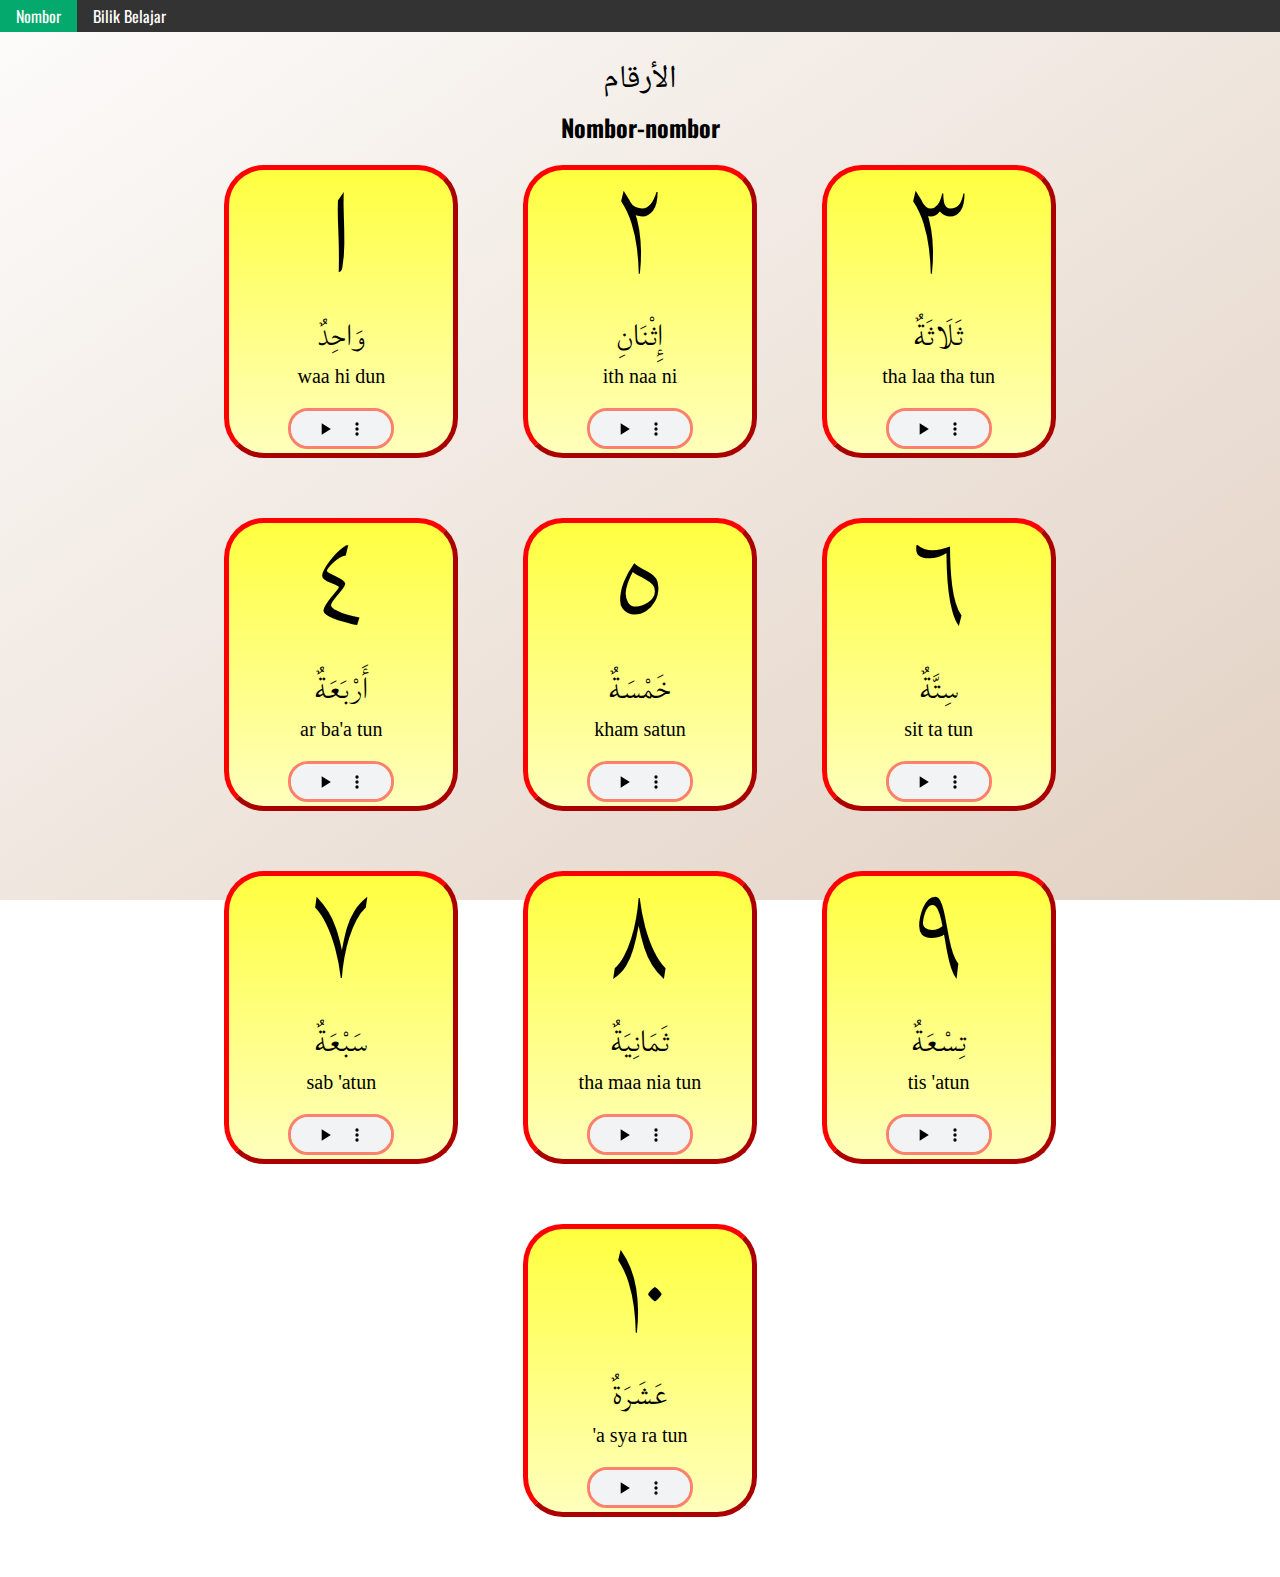
==== index.html @ f2816f52 "Add files via upload" ====
<!DOCTYPE html>
<html>
<head>
	<title>Walid's Arabic</title>
	<link href="https://fonts.googleapis.com/css?family=Noto+Naskh+Arabic|Lateef|Oswald" rel="stylesheet">
	<link rel="stylesheet" href="style.css">
	<link rel="stylesheet" href="https://cdnjs.cloudflare.com/ajax/libs/font-awesome/5.15.3/css/all.min.css" integrity="sha512-iBBXm8fW90+nuLcSKlbmrPcLa0OT92xO1BIsZ+ywDWZCvqsWgccV3gFoRBv0z+8dLJgyAHIhR35VZc2oM/gI1w==" crossorigin="anonymous" referrerpolicy="no-referrer">
</head>
<body>

<ul class="topnav">
  <li><a class="active" href="index.html">Nombor</a></li>
  <li><a href="index2.html">Bilik Belajar</a></li>
</ul>

<h1>الأرقام</h1>
<h2 style="margin-top: -20px">Nombor-nombor</h2>

<div class="a">
<div class="myDiv">
  <h2 class="aa">ا</h2>
  <h2 class="aa" style="font-size: 40px">وَاحِدٌ</h2>
  <p style="font-size: 20px">waa hi dun</p>
  <audio controls>
  <source src="./audio/1.m4a" type="audio/ogg" style="">
</audio>
</div>

<div class="myDiv">
  <h2 class="aa">٢</h2>
  <h2 class="aa" style="font-size: 40px">‎إِثْنَانِ</h2>
  <p style="font-size: 20px">ith naa ni</p>
  <audio controls>
  <source src="./audio/2.m4a" type="audio/ogg" style="">
</audio>
</div>

<div class="myDiv">
  <h2 class="aa">٣</h2>
  <h2 class="aa" style="font-size: 40px">ثَلَاثَةٌ</h2>
  <p style="font-size: 20px">tha laa tha tun</p>
  <audio controls>
  <source src="./audio/3.m4a" type="audio/ogg" style="">
</audio>
</div>
</div>

<div class="a">
<div class="myDiv">
  <h2 class="aa">٤</h2>
  <h2 class="aa" style="font-size: 40px">أَرْبَعَةٌ</h2>
  <p style="font-size: 20px">ar ba'a tun</p>
  <audio controls>
  <source src="./audio/4.m4a" type="audio/ogg" style="">
</audio>
</div>

<div class="myDiv">
  <h2 class="aa">٥</h2>
  <h2 class="aa" style="font-size: 40px">خَمْسَةٌ</h2>
  <p style="font-size: 20px">kham satun</p>
  <audio controls>
  <source src="./audio/5.m4a" type="audio/ogg" style="">
</audio>
</div>

<div class="myDiv">
  <h2 class="aa">٦</h2>
  <h2 class="aa" style="font-size: 40px">سِتَّةٌ</h2>
  <p style="font-size: 20px">sit ta tun</p>
  <audio controls>
  <source src="./audio/6.m4a" type="audio/ogg" style="">
</audio>
</div>
</div>

<div class="a">
<div class="myDiv">
  <h2 class="aa">٧</h2>
  <h2 class="aa" style="font-size: 40px">سَبْعَةٌ</h2>
  <p style="font-size: 20px">sab 'atun</p>
  <audio controls>
  <source src="./audio/7.m4a" type="audio/ogg" style="">
</audio>
</div>

<div class="myDiv">
  <h2 class="aa">٨</h2>
  <h2 class="aa" style="font-size: 40px">ثَمَانِيَةٌ</h2>
  <p style="font-size: 20px">tha maa nia tun</p>
  <audio controls>
  <source src="./audio/8.m4a" type="audio/ogg" style="">
</audio>
</div>

<div class="myDiv">
  <h2 class="aa">٩</h2>
  <h2 class="aa" style="font-size: 40px">تِسْعَةٌ</h2>
  <p style="font-size: 20px">tis 'atun</p>
  <audio controls>
  <source src="./audio/9.m4a" type="audio/ogg" style="">
</audio>
</div>
</div>

<div class="a">
<div class="myDiv">
  <h2 class="aa">١٠</h2>
  <h2 class="aa" style="font-size: 40px">عَشَرَةٌ</h2>
  <p style="font-size: 20px">'a sya ra tun</p>
  <audio controls>
  <source src="./audio/10.m4a" type="audio/ogg" style="">
</audio>
</div>
</div>

</body>
</html>
---- style.css ----
.myDiv {
  border: 5px outset red;
  background-image: linear-gradient(#FFFF40, #FFFFBC);    
  text-align: center;
  max-width: 25%;
  margin: 0 auto;
  min-width: 25%;
  border-radius: 40px;
}

.a {
  display: flex;
  margin: 0 auto;
  width: 70%;
  margin-bottom: 60px;
}

h1{
	text-align: center;
	font-family: noto naskh arabic;
	font-weight: 50;
}

h2{
	text-align: center;
	font-family: oswald;
}

h2.aa{
	font-size: 150px;
	font-family: lateef;
	font-weight: 50;
	margin-top: -40px;
	margin-bottom: -20px;
}

p{
	text-align: center;
}

p.a{
	font-size: 30px;
}

img{
	width: 80%;
	margin-bottom: 30px;
}

/* Specifies the size of the audio container */
audio {
  width: 100px;
  height: 35px;
  border: 3px solid salmon;
  border-radius: 20px;
}

audio::-webkit-media-controls-panel {
  -webkit-justify-content: center;
  height: 35px;
}

/* Removes the timeline */
audio::-webkit-media-controls-timeline {
  display: none !important;
}

/* Removes the time stamp */
audio::-webkit-media-controls-current-time-display {
  display: none;
}
audio::-webkit-media-controls-time-remaining-display {
  display: none;
}

body {
	margin: 0;
	background-image: linear-gradient(to bottom right, #FDFCFB, #E2D1C3);
	background-repeat: no-repeat;
    background-attachment: fixed;
}

ul.topnav {
  list-style-type: none;
  margin: 0;
  padding: 0;
  overflow: hidden;
  background-color: #333;
}

ul.topnav li {float: left;}

ul.topnav li a {
  display: block;
  color: white;
  text-align: center;
  padding: 4px 16px;
  text-decoration: none;
  font-family: oswald;
}

ul.topnav li a:hover:not(.active) {background-color: #111;}

ul.topnav li a.active {background-color: #04AA6D;}

ul.topnav li.right {float: right;}

@media screen and (max-width: 600px) {
  ul.topnav li.right, 
  ul.topnav li {float: none;}
}
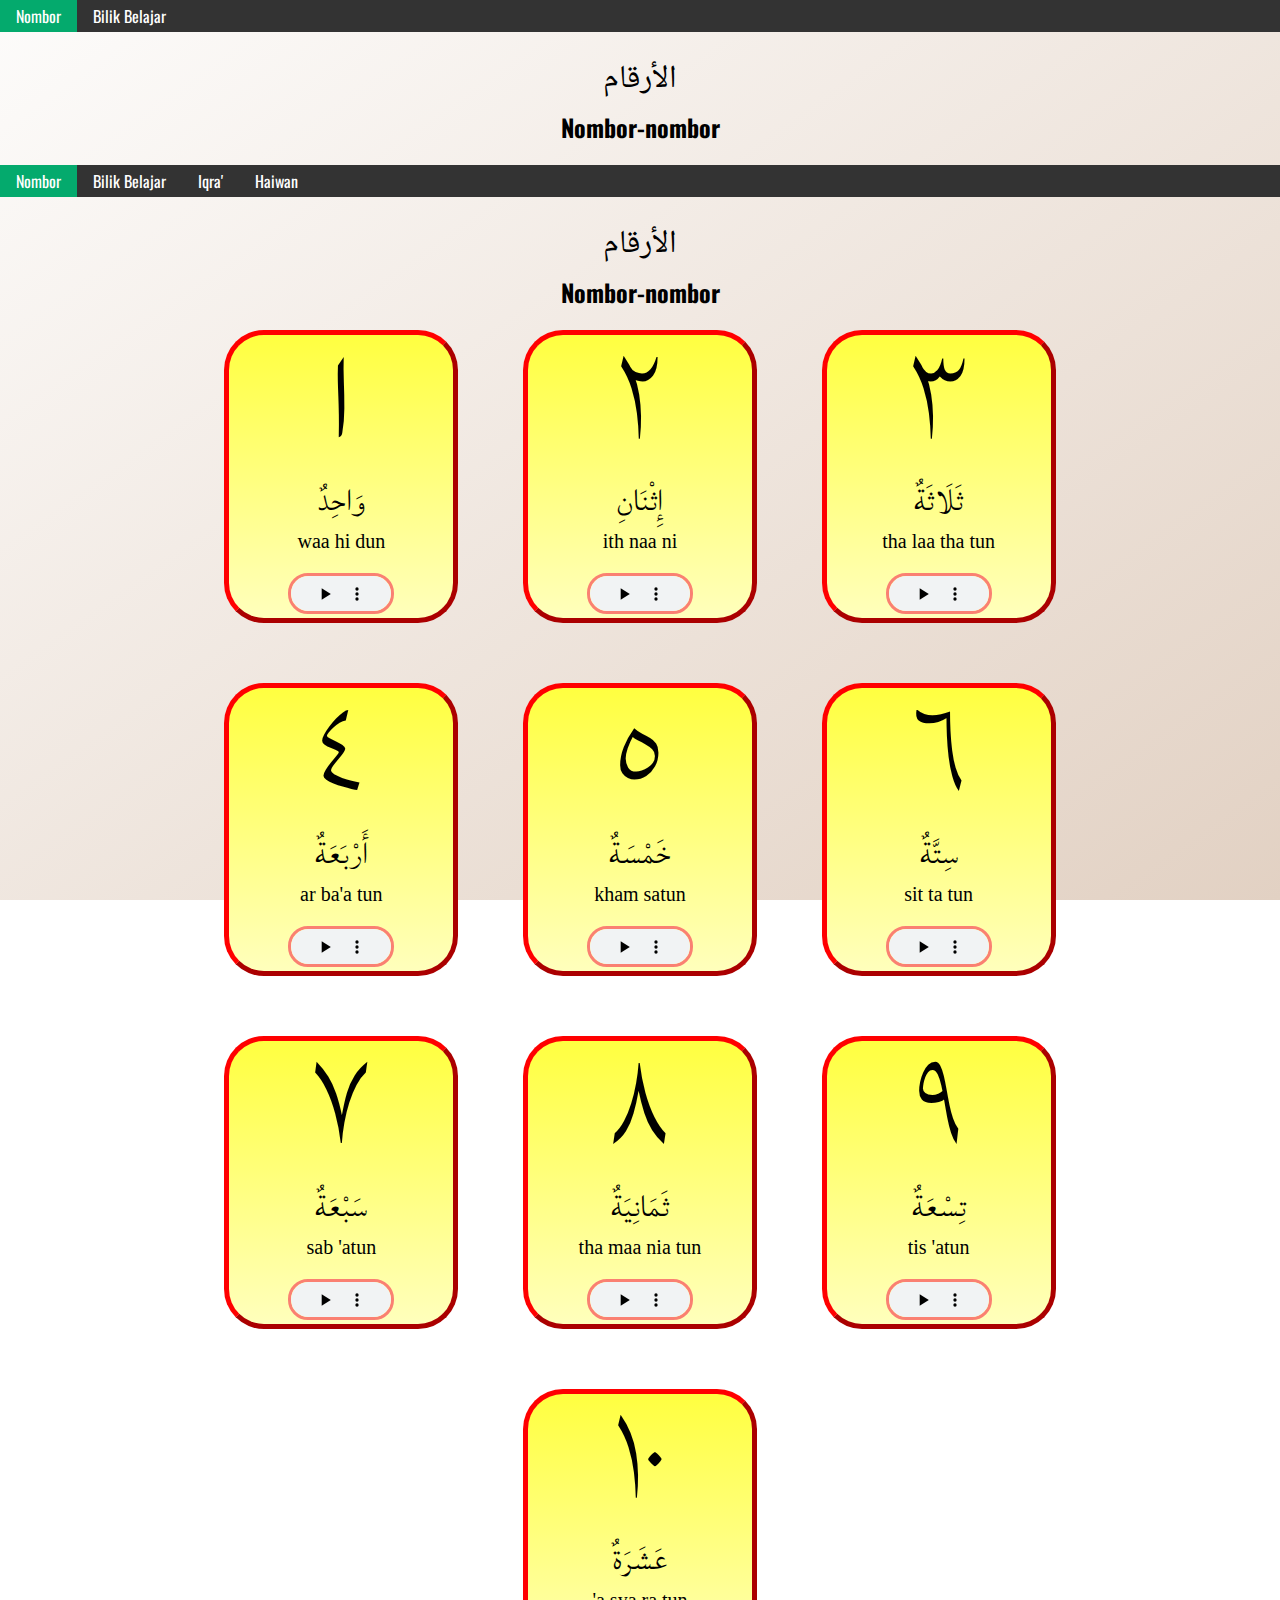
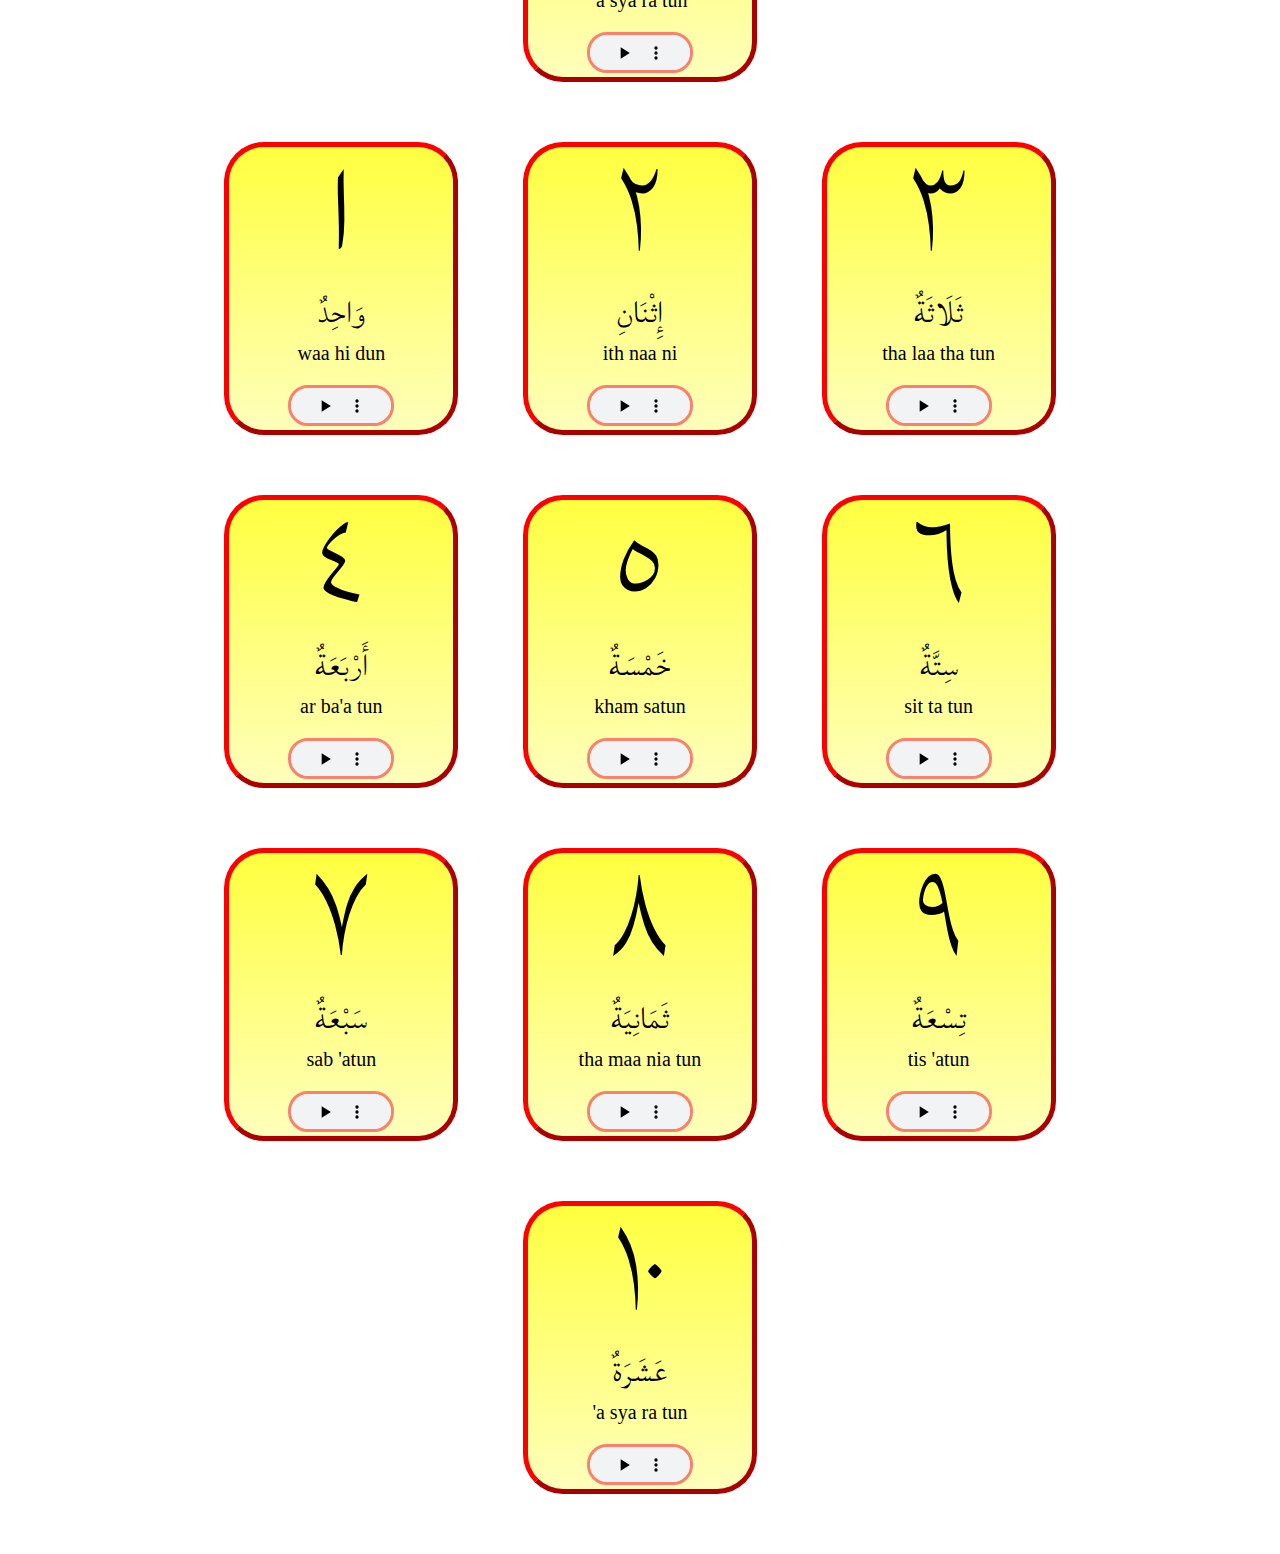
==== commit ddebcf59: "Update index.html" ====
--- a/index.html
+++ b/index.html
@@ -14,6 +14,24 @@
 </ul>
 
 <h1>الأرقام</h1>
+<h2 style="margin-top: -20px">Nombor-nombor</h2><!DOCTYPE html>
+<html>
+<head>
+	<title>Walid's Arabic</title>
+	<link href="https://fonts.googleapis.com/css?family=Noto+Naskh+Arabic|Lateef|Oswald" rel="stylesheet">
+	<link rel="stylesheet" href="style.css">
+	<link rel="stylesheet" href="https://cdnjs.cloudflare.com/ajax/libs/font-awesome/5.15.3/css/all.min.css" integrity="sha512-iBBXm8fW90+nuLcSKlbmrPcLa0OT92xO1BIsZ+ywDWZCvqsWgccV3gFoRBv0z+8dLJgyAHIhR35VZc2oM/gI1w==" crossorigin="anonymous" referrerpolicy="no-referrer">
+</head>
+<body>
+
+<ul class="topnav">
+  <li><a class="active" href="index.html">Nombor</a></li>
+  <li><a href="index2.html">Bilik Belajar</a></li>
+  <li><a href="index3.html">Iqra'</a></li>
+  <li><a href="haiwan.html">Haiwan</a></li>
+</ul>
+
+<h1>الأرقام</h1>
 <h2 style="margin-top: -20px">Nombor-nombor</h2>
 
 <div class="a">
@@ -116,3 +134,105 @@
 
 </body>
 </html>
+
+
+<div class="a">
+<div class="myDiv">
+  <h2 class="aa">ا</h2>
+  <h2 class="aa" style="font-size: 40px">وَاحِدٌ</h2>
+  <p style="font-size: 20px">waa hi dun</p>
+  <audio controls>
+  <source src="./audio/1.m4a" type="audio/ogg" style="">
+</audio>
+</div>
+
+<div class="myDiv">
+  <h2 class="aa">٢</h2>
+  <h2 class="aa" style="font-size: 40px">‎إِثْنَانِ</h2>
+  <p style="font-size: 20px">ith naa ni</p>
+  <audio controls>
+  <source src="./audio/2.m4a" type="audio/ogg" style="">
+</audio>
+</div>
+
+<div class="myDiv">
+  <h2 class="aa">٣</h2>
+  <h2 class="aa" style="font-size: 40px">ثَلَاثَةٌ</h2>
+  <p style="font-size: 20px">tha laa tha tun</p>
+  <audio controls>
+  <source src="./audio/3.m4a" type="audio/ogg" style="">
+</audio>
+</div>
+</div>
+
+<div class="a">
+<div class="myDiv">
+  <h2 class="aa">٤</h2>
+  <h2 class="aa" style="font-size: 40px">أَرْبَعَةٌ</h2>
+  <p style="font-size: 20px">ar ba'a tun</p>
+  <audio controls>
+  <source src="./audio/4.m4a" type="audio/ogg" style="">
+</audio>
+</div>
+
+<div class="myDiv">
+  <h2 class="aa">٥</h2>
+  <h2 class="aa" style="font-size: 40px">خَمْسَةٌ</h2>
+  <p style="font-size: 20px">kham satun</p>
+  <audio controls>
+  <source src="./audio/5.m4a" type="audio/ogg" style="">
+</audio>
+</div>
+
+<div class="myDiv">
+  <h2 class="aa">٦</h2>
+  <h2 class="aa" style="font-size: 40px">سِتَّةٌ</h2>
+  <p style="font-size: 20px">sit ta tun</p>
+  <audio controls>
+  <source src="./audio/6.m4a" type="audio/ogg" style="">
+</audio>
+</div>
+</div>
+
+<div class="a">
+<div class="myDiv">
+  <h2 class="aa">٧</h2>
+  <h2 class="aa" style="font-size: 40px">سَبْعَةٌ</h2>
+  <p style="font-size: 20px">sab 'atun</p>
+  <audio controls>
+  <source src="./audio/7.m4a" type="audio/ogg" style="">
+</audio>
+</div>
+
+<div class="myDiv">
+  <h2 class="aa">٨</h2>
+  <h2 class="aa" style="font-size: 40px">ثَمَانِيَةٌ</h2>
+  <p style="font-size: 20px">tha maa nia tun</p>
+  <audio controls>
+  <source src="./audio/8.m4a" type="audio/ogg" style="">
+</audio>
+</div>
+
+<div class="myDiv">
+  <h2 class="aa">٩</h2>
+  <h2 class="aa" style="font-size: 40px">تِسْعَةٌ</h2>
+  <p style="font-size: 20px">tis 'atun</p>
+  <audio controls>
+  <source src="./audio/9.m4a" type="audio/ogg" style="">
+</audio>
+</div>
+</div>
+
+<div class="a">
+<div class="myDiv">
+  <h2 class="aa">١٠</h2>
+  <h2 class="aa" style="font-size: 40px">عَشَرَةٌ</h2>
+  <p style="font-size: 20px">'a sya ra tun</p>
+  <audio controls>
+  <source src="./audio/10.m4a" type="audio/ogg" style="">
+</audio>
+</div>
+</div>
+
+</body>
+</html>
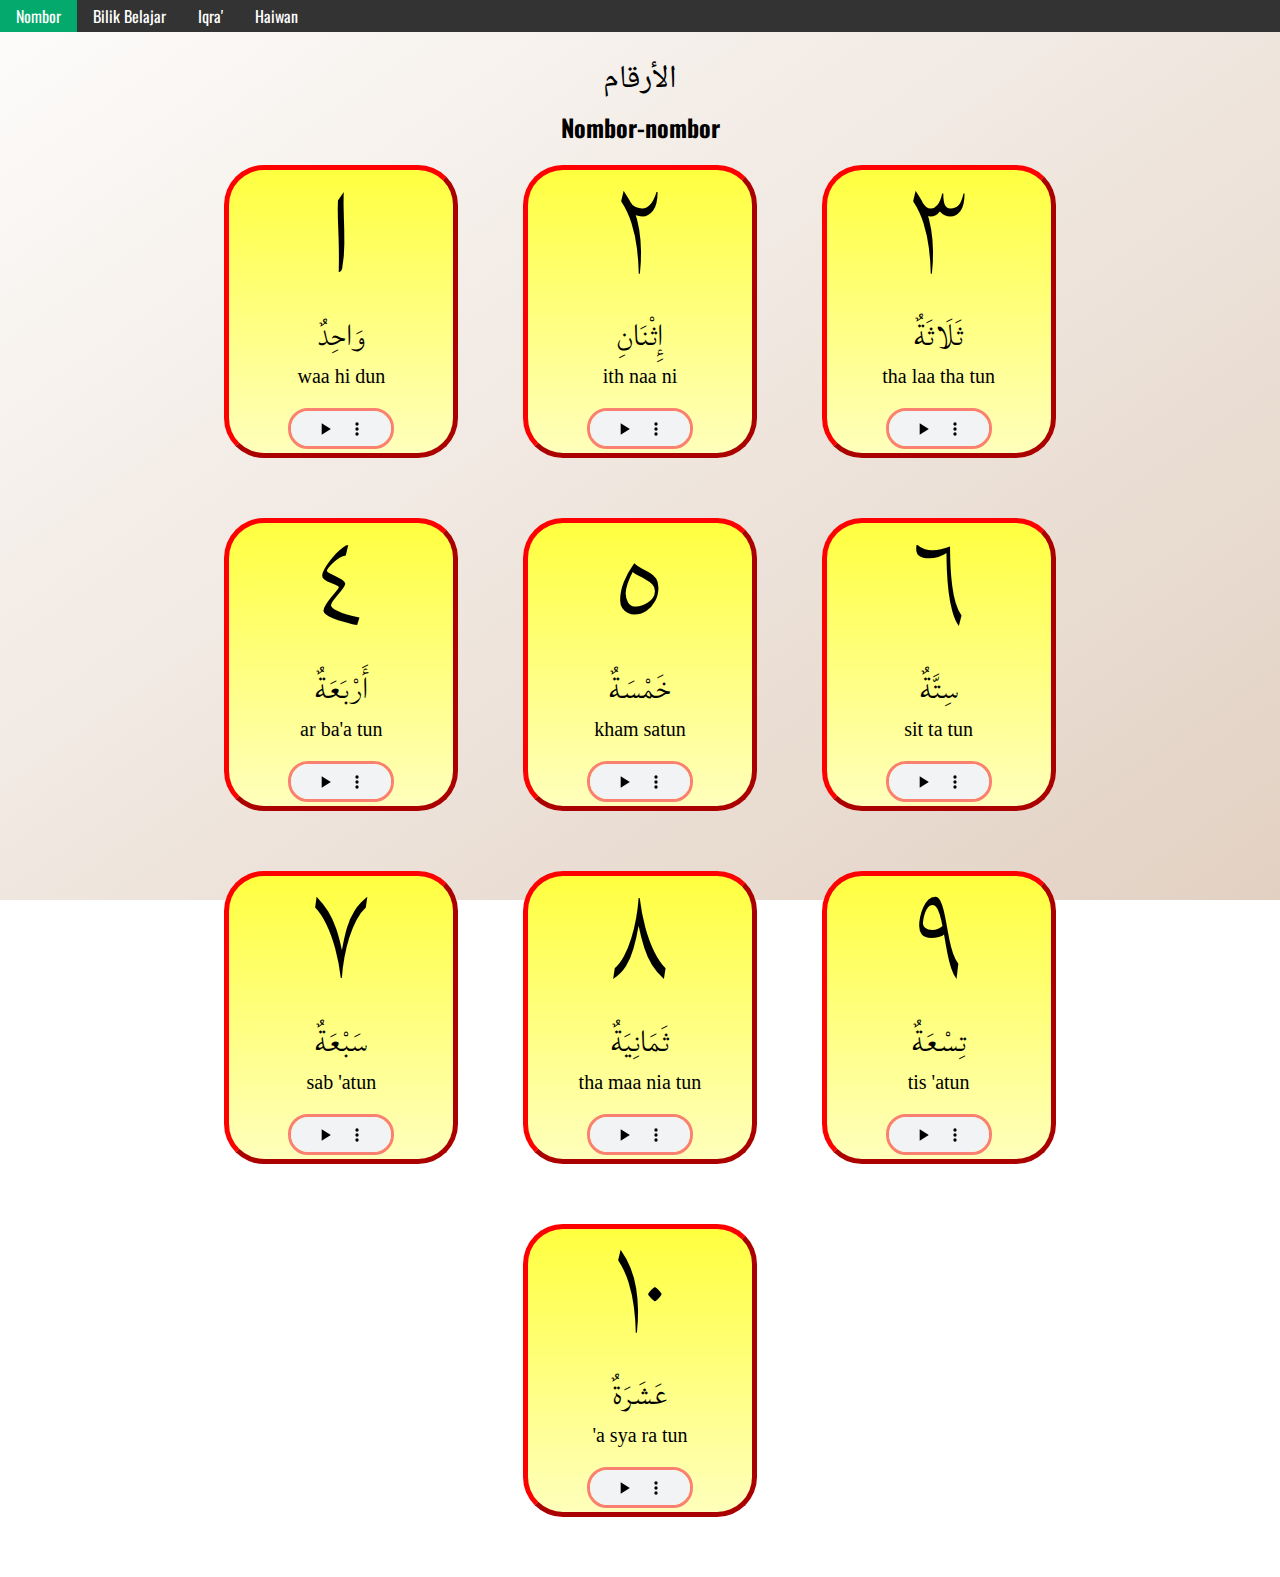
==== commit bc1fa0a5: "Update index.html" ====
--- a/index.html
+++ b/index.html
@@ -1,20 +1,4 @@
 <!DOCTYPE html>
-<html>
-<head>
-	<title>Walid's Arabic</title>
-	<link href="https://fonts.googleapis.com/css?family=Noto+Naskh+Arabic|Lateef|Oswald" rel="stylesheet">
-	<link rel="stylesheet" href="style.css">
-	<link rel="stylesheet" href="https://cdnjs.cloudflare.com/ajax/libs/font-awesome/5.15.3/css/all.min.css" integrity="sha512-iBBXm8fW90+nuLcSKlbmrPcLa0OT92xO1BIsZ+ywDWZCvqsWgccV3gFoRBv0z+8dLJgyAHIhR35VZc2oM/gI1w==" crossorigin="anonymous" referrerpolicy="no-referrer">
-</head>
-<body>
-
-<ul class="topnav">
-  <li><a class="active" href="index.html">Nombor</a></li>
-  <li><a href="index2.html">Bilik Belajar</a></li>
-</ul>
-
-<h1>الأرقام</h1>
-<h2 style="margin-top: -20px">Nombor-nombor</h2><!DOCTYPE html>
 <html>
 <head>
 	<title>Walid's Arabic</title>
@@ -134,105 +118,3 @@
 
 </body>
 </html>
-
-
-<div class="a">
-<div class="myDiv">
-  <h2 class="aa">ا</h2>
-  <h2 class="aa" style="font-size: 40px">وَاحِدٌ</h2>
-  <p style="font-size: 20px">waa hi dun</p>
-  <audio controls>
-  <source src="./audio/1.m4a" type="audio/ogg" style="">
-</audio>
-</div>
-
-<div class="myDiv">
-  <h2 class="aa">٢</h2>
-  <h2 class="aa" style="font-size: 40px">‎إِثْنَانِ</h2>
-  <p style="font-size: 20px">ith naa ni</p>
-  <audio controls>
-  <source src="./audio/2.m4a" type="audio/ogg" style="">
-</audio>
-</div>
-
-<div class="myDiv">
-  <h2 class="aa">٣</h2>
-  <h2 class="aa" style="font-size: 40px">ثَلَاثَةٌ</h2>
-  <p style="font-size: 20px">tha laa tha tun</p>
-  <audio controls>
-  <source src="./audio/3.m4a" type="audio/ogg" style="">
-</audio>
-</div>
-</div>
-
-<div class="a">
-<div class="myDiv">
-  <h2 class="aa">٤</h2>
-  <h2 class="aa" style="font-size: 40px">أَرْبَعَةٌ</h2>
-  <p style="font-size: 20px">ar ba'a tun</p>
-  <audio controls>
-  <source src="./audio/4.m4a" type="audio/ogg" style="">
-</audio>
-</div>
-
-<div class="myDiv">
-  <h2 class="aa">٥</h2>
-  <h2 class="aa" style="font-size: 40px">خَمْسَةٌ</h2>
-  <p style="font-size: 20px">kham satun</p>
-  <audio controls>
-  <source src="./audio/5.m4a" type="audio/ogg" style="">
-</audio>
-</div>
-
-<div class="myDiv">
-  <h2 class="aa">٦</h2>
-  <h2 class="aa" style="font-size: 40px">سِتَّةٌ</h2>
-  <p style="font-size: 20px">sit ta tun</p>
-  <audio controls>
-  <source src="./audio/6.m4a" type="audio/ogg" style="">
-</audio>
-</div>
-</div>
-
-<div class="a">
-<div class="myDiv">
-  <h2 class="aa">٧</h2>
-  <h2 class="aa" style="font-size: 40px">سَبْعَةٌ</h2>
-  <p style="font-size: 20px">sab 'atun</p>
-  <audio controls>
-  <source src="./audio/7.m4a" type="audio/ogg" style="">
-</audio>
-</div>
-
-<div class="myDiv">
-  <h2 class="aa">٨</h2>
-  <h2 class="aa" style="font-size: 40px">ثَمَانِيَةٌ</h2>
-  <p style="font-size: 20px">tha maa nia tun</p>
-  <audio controls>
-  <source src="./audio/8.m4a" type="audio/ogg" style="">
-</audio>
-</div>
-
-<div class="myDiv">
-  <h2 class="aa">٩</h2>
-  <h2 class="aa" style="font-size: 40px">تِسْعَةٌ</h2>
-  <p style="font-size: 20px">tis 'atun</p>
-  <audio controls>
-  <source src="./audio/9.m4a" type="audio/ogg" style="">
-</audio>
-</div>
-</div>
-
-<div class="a">
-<div class="myDiv">
-  <h2 class="aa">١٠</h2>
-  <h2 class="aa" style="font-size: 40px">عَشَرَةٌ</h2>
-  <p style="font-size: 20px">'a sya ra tun</p>
-  <audio controls>
-  <source src="./audio/10.m4a" type="audio/ogg" style="">
-</audio>
-</div>
-</div>
-
-</body>
-</html>
--- a/style.css
+++ b/style.css
@@ -6,6 +6,18 @@
   margin: 0 auto;
   min-width: 25%;
   border-radius: 40px;
+  overflow-x: hidden;
+}
+
+.myDiv2 {
+  border: 3px outset red;
+  background-image: linear-gradient(#cfe0fc, #f0f4fa);    
+  text-align: center;
+  max-width: 21%;
+  margin: 0 auto;
+  min-width: 17%;
+  border-radius: 25px;
+  overflow-x: hidden;
 }
 
 .a {
@@ -13,6 +25,13 @@
   margin: 0 auto;
   width: 70%;
   margin-bottom: 60px;
+}
+
+.a2 {
+  display: flex;
+  margin: 0 auto;
+  width: 90%;
+  margin-bottom: 10px;
 }
 
 h1{
@@ -32,6 +51,14 @@
 	font-weight: 50;
 	margin-top: -40px;
 	margin-bottom: -20px;
+}
+
+h2.aaa{
+	font-size: 100px;
+	font-family: lateef;
+	font-weight: 50;
+	margin-top: 5px;
+	margin-bottom: 0px;
 }
 
 p{
@@ -86,6 +113,9 @@
   padding: 0;
   overflow: hidden;
   background-color: #333;
+  position: sticky;
+  top: 0px;
+  z-index: 1;
 }
 
 ul.topnav li {float: left;}
@@ -108,4 +138,4 @@
 @media screen and (max-width: 600px) {
   ul.topnav li.right, 
   ul.topnav li {float: none;}
-}+}
